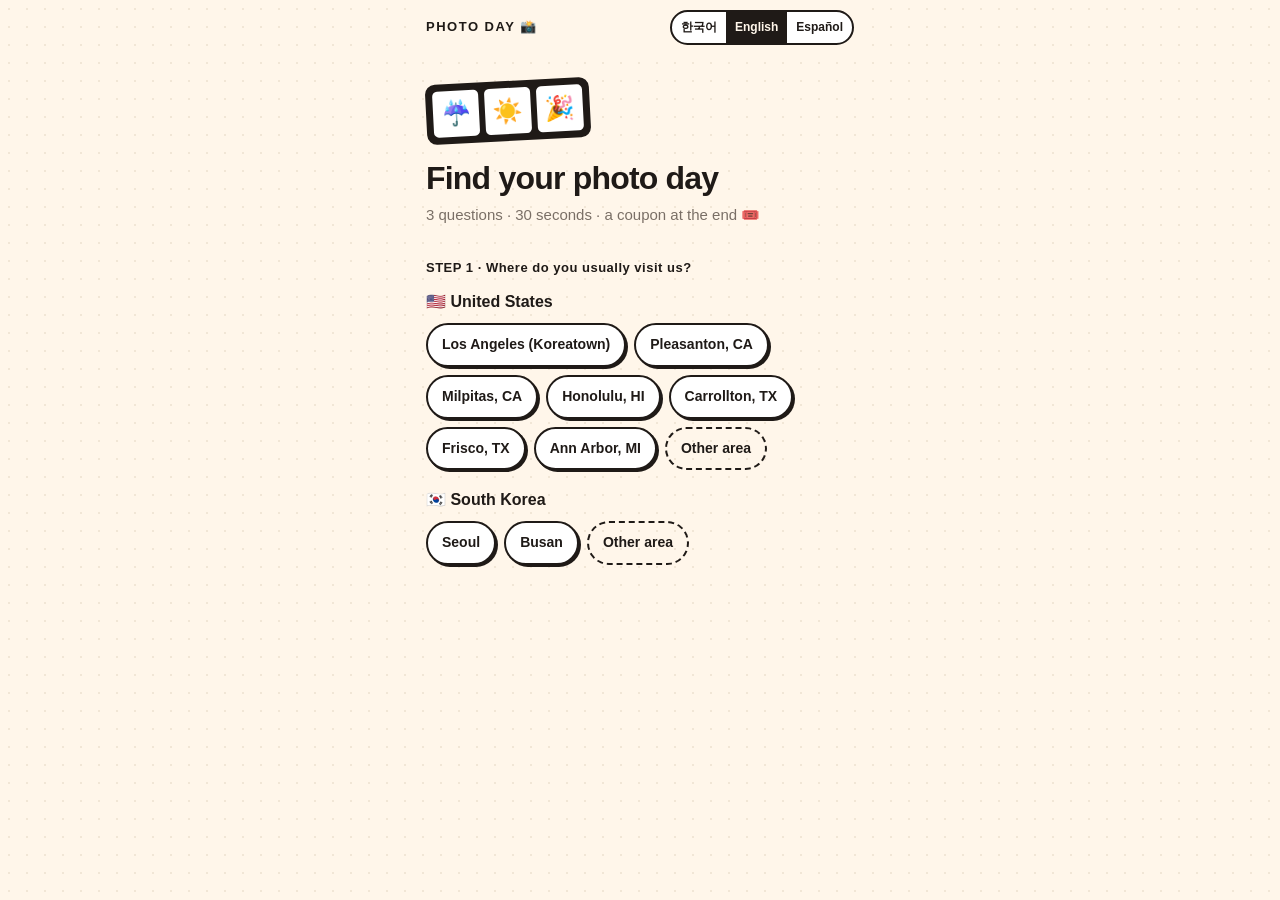
==== photoday/index.html @ 382b44bc "기존 11주제 첫 화면을 되살리고 PHOTO DAY는 photoday/ 로 옮겨 열두 번째 카드로 연결 Co-Authored-By: Claude Opus 5.5 <noreply@a" ====
<!doctype html>
<html lang="ko">
<head>
<meta charset="utf-8">
<meta name="viewport" content="width=device-width, initial-scale=1, viewport-fit=cover">
<title>PHOTO DAY — 내 사진 찍는 날 찾기</title>
<meta name="description" content="공개 날씨·공휴일 데이터로 만든 3문항 퀴즈. 풀고 나면 사진 찍으러 올 달을 고르고 쿠폰을 받습니다.">
<meta name="theme-color" content="#fff6ea">
<link rel="stylesheet" href="style.css">
</head>
<body>

<header class="topbar">
  <span class="mark">PHOTO DAY <i>📸</i></span>
  <nav id="lang" class="lang" aria-label="Language"></nav>
</header>

<main id="app">

  <!-- 1. 지역 고르기 ──────────────────────────── -->
  <section id="view-home" class="view">
    <p id="shared-banner" class="banner" hidden></p>
    <div class="hero">
      <div class="strip" aria-hidden="true"><span>☔</span><span>☀️</span><span>🎉</span></div>
      <h1 data-t="heroTitle"></h1>
      <p class="lead" data-t="heroLead"></p>
    </div>
    <p class="step" data-t="step1"></p>
    <div id="regions"></div>
  </section>

  <!-- 2. 테마 고르기 ──────────────────────────── -->
  <section id="view-themes" class="view" hidden>
    <button id="btn-region" class="linkish"></button>
    <p class="step" data-t="step2"></p>
    <div id="themes" class="grid"></div>
    <p id="other-note" class="fineprint" data-t="otherNote" hidden></p>
  </section>

  <!-- 3. 문항 ─────────────────────────────────── -->
  <section id="view-quiz" class="view" hidden>
    <button id="btn-back" class="linkish" data-t="backThemes"></button>
    <div id="film" class="film" aria-hidden="true"></div>
    <p id="q-count" class="muted small"></p>
    <h2 id="q-text"></h2>
    <div id="q-options" class="choices"></div>
    <div id="reveal" class="reveal" aria-live="polite" hidden></div>
    <button id="btn-next" class="primary" hidden></button>
  </section>

  <!-- 4. 결과 + 달 고르기 ─────────────────────── -->
  <section id="view-result" class="view" hidden>
    <div class="polaroid">
      <div class="photo"><span id="persona-emoji"></span></div>
      <p id="persona" class="persona"></p>
      <p id="score" class="muted small"></p>
    </div>

    <p class="step" data-t="step3"></p>
    <p class="muted small" data-t="step3Lead"></p>
    <div id="months" class="months"></div>

    <label id="day-wrap" class="day" hidden>
      <span data-t="dayLabel"></span>
      <input type="date" id="day">
    </label>
    <button id="btn-coupon" class="primary" data-t="getCoupon" disabled></button>
    <button id="btn-more" class="ghost" data-t="moreThemes"></button>

    <div class="caveat"><b data-t="limits"></b><br><span id="caveat"></span></div>
    <p id="source" class="fineprint"></p>
  </section>

  <!-- 5. 쿠폰 ─────────────────────────────────── -->
  <section id="view-coupon" class="view" hidden>
    <div class="ticket">
      <span class="sample">SAMPLE</span>
      <p class="t-small" data-t="couponFor"></p>
      <p id="c-off" class="t-big"></p>
      <p id="c-when" class="t-when"></p>
      <p class="t-small" data-t="stackable"></p>
      <div class="cut" aria-hidden="true"></div>
      <p class="t-small" data-t="showCode"></p>
      <p id="c-code" class="t-code"></p>
    </div>
    <div class="actions">
      <button id="btn-cal" class="primary" data-t="addCal"></button>
      <button id="btn-share" class="ghost" data-t="share"></button>
      <button id="btn-again" class="ghost" data-t="moreThemes"></button>
    </div>
    <p class="fineprint" data-t="sampleNote"></p>
  </section>

</main>

<div id="flash" class="flash" aria-hidden="true"></div>
<script src="app.js"></script>
</body>
</html>
---- photoday/style.css ----
/* PHOTO DAY — 폰 세로 화면 기준. 큰 화면에서는 가운데 한 칸으로만 넓어집니다.
   색과 간격은 여기서만 정합니다. */

:root {
  --bg: #fff6ea;
  --paper: #ffffff;
  --ink: #1f1a17;
  --muted: #7a6f66;
  --line: #1f1a17;
  --soft: #f1e6d6;
  --pink: #ff4f8b;
  --sky: #4f7cff;
  --sun: #ffcf3f;
  --mint: #2fc28a;
  --miss: #ff5a5a;
  --radius: 18px;
  --shadow: 4px 4px 0 var(--line);
}

* { box-sizing: border-box; -webkit-tap-highlight-color: transparent; }

/* hidden 속성이 display 규칙에 지지 않게 한다 */
[hidden] { display: none !important; }

html, body {
  margin: 0;
  background: var(--bg);
  color: var(--ink);
  font-family: -apple-system, BlinkMacSystemFont, "Apple SD Gothic Neo",
               Pretendard, "Malgun Gothic", "Segoe UI", sans-serif;
  font-size: 16px;
  line-height: 1.55;
  min-height: 100dvh;
}
body {
  background-image: radial-gradient(var(--soft) 1.2px, transparent 1.2px);
  background-size: 18px 18px;
}

#app {
  max-width: 460px;
  margin: 0 auto;
  padding: 8px 16px calc(40px + env(safe-area-inset-bottom));
}

.view { animation: in .3s ease; }
@keyframes in { from { opacity: 0; transform: translateY(8px) } to { opacity: 1 } }

h1 { font-size: 32px; line-height: 1.2; margin: 18px 0 6px; letter-spacing: -.8px; }
h2 { font-size: 22px; line-height: 1.38; margin: 8px 0 20px; letter-spacing: -.4px; }
.muted { color: var(--muted); }
.small { font-size: 13px; }
.lead { font-size: 15px; color: var(--muted); margin: 0; }
.fineprint { font-size: 12px; color: var(--muted); text-align: center; margin-top: 14px; }
.fineprint a { color: inherit; }
.step {
  font-size: 13px; font-weight: 800; letter-spacing: .5px;
  margin: 28px 0 12px;
}

/* 위쪽 막대 — 브랜드 표시 · 언어 */
.topbar {
  position: sticky; top: 0; z-index: 5;
  display: flex; align-items: center; justify-content: space-between; gap: 8px;
  max-width: 460px; margin: 0 auto;
  padding: calc(10px + env(safe-area-inset-top)) 16px 10px;
  background: color-mix(in srgb, var(--bg) 88%, transparent);
  backdrop-filter: blur(8px);
}
.mark { font-weight: 900; letter-spacing: 1.5px; font-size: 13px; white-space: nowrap; }
.mark i { font-style: normal; }
.lang {
  display: flex; border: 2px solid var(--line); border-radius: 999px;
  overflow: hidden; background: var(--paper);
}
.lang button {
  font: inherit; font-size: 12px; font-weight: 700; border: 0; background: none;
  padding: 6px 9px; cursor: pointer; color: var(--ink);
}
.lang button[aria-pressed="true"] { background: var(--ink); color: var(--bg); }

/* 첫 화면 — 필름 세 칸이 차례로 찰칵 */
.hero { padding: 18px 0 4px; }
.strip {
  display: inline-flex; gap: 6px; padding: 7px; background: var(--ink);
  border-radius: 10px; transform: rotate(-3deg);
}
.strip span {
  width: 46px; height: 46px; display: grid; place-items: center; font-size: 24px;
  background: var(--paper); border-radius: 5px;
  animation: snap 3.6s infinite;
}
.strip span:nth-child(2) { animation-delay: 1.2s; }
.strip span:nth-child(3) { animation-delay: 2.4s; }
@keyframes snap {
  0%, 8% { background: #fff; transform: scale(1.12); }
  14%, 100% { background: var(--paper); transform: scale(1); }
}
.banner {
  background: var(--sun); border: 2px solid var(--line); border-radius: var(--radius);
  padding: 12px 14px; font-size: 14px; font-weight: 600; margin: 8px 0 0;
  box-shadow: var(--shadow);
}

/* 지역 */
.country { margin-bottom: 18px; }
.cname { font-weight: 800; margin: 0 0 8px; }
.chips { display: flex; flex-wrap: wrap; gap: 8px; }
.chip {
  font: inherit; font-size: 14px; font-weight: 700; cursor: pointer;
  background: var(--paper); color: var(--ink);
  border: 2px solid var(--line); border-radius: 999px; padding: 9px 14px;
  box-shadow: 2px 2px 0 var(--line);
  transition: transform .08s ease, box-shadow .08s ease, background .15s;
}
.chip:hover { background: var(--sun); }
.chip:active { transform: translate(2px, 2px); box-shadow: 0 0 0 var(--line); }
.chip.other { background: transparent; border-style: dashed; box-shadow: none; }

/* 버튼 */
button { font: inherit; }
.primary, .ghost {
  font-weight: 800; border-radius: 14px; width: 100%; padding: 16px; cursor: pointer;
  border: 2px solid var(--line);
}
.primary {
  background: var(--pink); color: #fff; box-shadow: var(--shadow); margin-top: 18px;
  transition: transform .08s ease, box-shadow .08s ease;
}
.primary:active { transform: translate(3px, 3px); box-shadow: 1px 1px 0 var(--line); }
.primary:disabled { background: var(--soft); color: var(--muted); box-shadow: none; cursor: default; }
.ghost { background: var(--paper); color: var(--ink); margin-top: 10px; }
.actions { display: grid; gap: 0; margin-top: 22px; }
.linkish {
  background: none; border: 0; padding: 4px 0; color: var(--muted);
  font-weight: 700; font-size: 14px; cursor: pointer;
}

/* 테마 카드 */
.grid { display: grid; grid-template-columns: 1fr 1fr; gap: 12px; }
.tcard {
  position: relative; text-align: left; cursor: pointer;
  border: 2px solid var(--line); border-radius: var(--radius);
  padding: 14px 12px 14px; min-height: 150px; color: var(--ink);
  display: flex; flex-direction: column; gap: 4px;
  box-shadow: var(--shadow);
  animation: pop .35s backwards cubic-bezier(.2, .9, .3, 1.3);
  transition: transform .1s ease;
}
.tcard:active { transform: translate(3px, 3px); box-shadow: 1px 1px 0 var(--line); }
@keyframes pop { from { opacity: 0; transform: scale(.9) rotate(-2deg); } }
.th-rainy   { background: #cfe0ff; }
.th-sunny   { background: #ffe9a6; }
.th-holiday { background: #ffd0e0; }
.th-golden  { background: #ffd9b8; }
.th-cozy    { background: #dcd3ff; }
.th-special { background: #c8f0dc; }
.tcard.locked { background: var(--soft); color: var(--muted); box-shadow: none; border-style: dashed; cursor: default; }
.tcard.locked .temoji { filter: grayscale(1); opacity: .5; }
.tnum { font-size: 11px; font-weight: 800; letter-spacing: 1px; opacity: .6; }
.temoji { font-size: 30px; line-height: 1.2; }
.ttitle { font-weight: 900; font-size: 15px; letter-spacing: .3px; }
.tblurb { font-size: 12.5px; line-height: 1.4; opacity: .8; }

/* 문항 — 필름 세 칸 진행 표시 */
.film {
  display: flex; gap: 6px; background: var(--ink); padding: 6px; border-radius: 10px;
  width: max-content; margin: 14px 0 10px;
}
.film span {
  width: 40px; height: 30px; border-radius: 4px; display: grid; place-items: center;
  font-size: 13px; font-weight: 800; background: #3a332e; color: #a59a90;
  transition: background .25s ease;
}
.film .now { background: var(--paper); color: var(--ink); }
.film .hit { background: var(--mint); color: #fff; }
.film .miss { background: var(--miss); color: #fff; }

.choices { display: grid; gap: 10px; }
.choice {
  background: var(--paper); border: 2px solid var(--line); color: var(--ink);
  border-radius: 14px; padding: 15px 16px; text-align: left; font-weight: 700; font-size: 17px;
  box-shadow: 3px 3px 0 var(--line); cursor: pointer;
  transition: transform .08s ease, box-shadow .08s ease, background .2s;
}
.choice:active:not(:disabled) { transform: translate(3px, 3px); box-shadow: 0 0 0 var(--line); }
.choice:disabled { cursor: default; opacity: .55; }
.choice.real { background: var(--mint); color: #fff; opacity: 1; animation: bump .4s ease; }
.choice.wrong { background: var(--miss); color: #fff; opacity: 1; animation: shake .35s ease; }
@keyframes bump { 50% { transform: scale(1.04); } }
@keyframes shake { 25% { transform: translateX(-6px); } 75% { transform: translateX(6px); } }

.reveal {
  margin-top: 16px; background: var(--paper); border: 2px solid var(--line);
  border-radius: var(--radius); padding: 14px 16px; animation: in .3s ease;
}
.verdict { font-weight: 900; font-size: 18px; margin: 0 0 4px; }
.verdict.hit { color: var(--mint); }
.verdict.miss { color: var(--miss); }
.verdict span { color: var(--ink); font-size: 14px; font-weight: 700; }
.why { margin: 0; font-size: 15px; }
details { margin-top: 8px; }
summary { font-size: 13px; color: var(--muted); cursor: pointer; }
.basis { font-size: 12.5px; color: var(--muted); margin: 6px 0 0; line-height: 1.5; }

/* 결과 — 폴라로이드가 서서히 현상된다 */
.polaroid {
  background: var(--paper); border: 2px solid var(--line); border-radius: 6px;
  padding: 12px 12px 16px; margin: 18px auto 0; width: 230px; text-align: center;
  box-shadow: var(--shadow); transform: rotate(-2deg);
}
.photo {
  height: 150px; border-radius: 3px; display: grid; place-items: center;
  background: linear-gradient(135deg, #ffd0e0, #cfe0ff 60%, #ffe9a6);
  font-size: 64px;
}
.polaroid.develop .photo { animation: develop 1.6s ease; }
@keyframes develop {
  0% { filter: brightness(.25) blur(6px) saturate(0); }
  100% { filter: none; }
}
.persona { font-weight: 900; font-size: 19px; margin: 12px 0 0; }
.polaroid .small { margin: 0; }

/* 달 고르기 */
.months { display: grid; grid-template-columns: 1fr 1fr; gap: 10px; }
.month {
  text-align: left; cursor: pointer; background: var(--paper); color: var(--ink);
  border: 2px solid var(--line); border-radius: 14px; padding: 11px 12px;
  display: flex; flex-direction: column; gap: 2px;
  box-shadow: 2px 2px 0 var(--line);
  transition: transform .08s ease, background .15s;
}
.month.on { background: var(--sun); transform: translate(-1px, -1px); box-shadow: var(--shadow); }
.mname { font-weight: 900; font-size: 15px; }
.mtags { display: flex; flex-wrap: wrap; gap: 4px; min-height: 4px; }
.tag {
  font-style: normal; font-size: 10.5px; font-weight: 800; border-radius: 99px;
  padding: 1px 7px; border: 1.5px solid var(--line);
}
.tag.rain { background: #cfe0ff; }
.tag.hol { background: #ffd0e0; }
.mstat { font-size: 12px; color: var(--muted); }

.day {
  display: flex; align-items: center; justify-content: space-between; gap: 10px;
  margin-top: 14px; font-size: 14px; font-weight: 700;
  background: var(--paper); border: 2px dashed var(--line); border-radius: 14px; padding: 10px 12px;
}
.day input { font: inherit; border: 0; background: var(--soft); border-radius: 8px; padding: 6px 8px; }

.caveat {
  font-size: 12.5px; color: var(--muted); margin-top: 24px; line-height: 1.55;
  border-top: 2px dashed var(--soft); padding-top: 14px;
}
.caveat b { color: var(--ink); }

/* 쿠폰 — 티켓이 아래에서 올라온다 */
.ticket {
  position: relative; overflow: hidden; margin-top: 22px;
  background: var(--pink); color: #fff; text-align: center;
  border: 2px solid var(--line); border-radius: 20px; padding: 26px 18px 22px;
  box-shadow: var(--shadow);
  animation: rise .6s cubic-bezier(.2, .9, .3, 1.2);
}
@keyframes rise { from { opacity: 0; transform: translateY(40px) rotate(3deg); } }
.sample {
  position: absolute; top: 16px; right: -34px; transform: rotate(35deg);
  background: var(--sun); color: var(--ink); font-size: 11px; font-weight: 900;
  letter-spacing: 2px; padding: 3px 38px; border-block: 2px solid var(--line);
}
.t-small { margin: 0; font-size: 13px; font-weight: 700; opacity: .92; }
.t-big { margin: 6px 0 2px; font-size: 44px; font-weight: 900; letter-spacing: -1px; line-height: 1.1; }
.t-when { margin: 0 0 6px; font-size: 18px; font-weight: 800; }
.cut {
  margin: 18px -18px 14px; border-top: 3px dashed rgba(255, 255, 255, .7); position: relative;
}
.cut::before, .cut::after {
  content: ""; position: absolute; top: -13px; width: 22px; height: 22px;
  background: var(--bg); border: 2px solid var(--line); border-radius: 50%;
}
.cut::before { left: -12px; }
.cut::after { right: -12px; }
.t-code {
  margin: 6px auto 0; font-family: ui-monospace, Menlo, monospace; font-size: 22px; font-weight: 800;
  letter-spacing: 2px; background: #fff; color: var(--ink); border-radius: 10px;
  padding: 8px 12px; width: max-content; max-width: 100%;
}

/* 찰칵 — 답을 고를 때 화면이 한 번 하얗게 */
.flash {
  position: fixed; inset: 0; background: #fff; pointer-events: none; opacity: 0; z-index: 10;
}
.flash.on { animation: flash .45s ease-out; }
@keyframes flash { 0% { opacity: .85; } 100% { opacity: 0; } }

@media (prefers-reduced-motion: reduce) {
  *, *::before, *::after { animation: none !important; transition: none !important; }
}
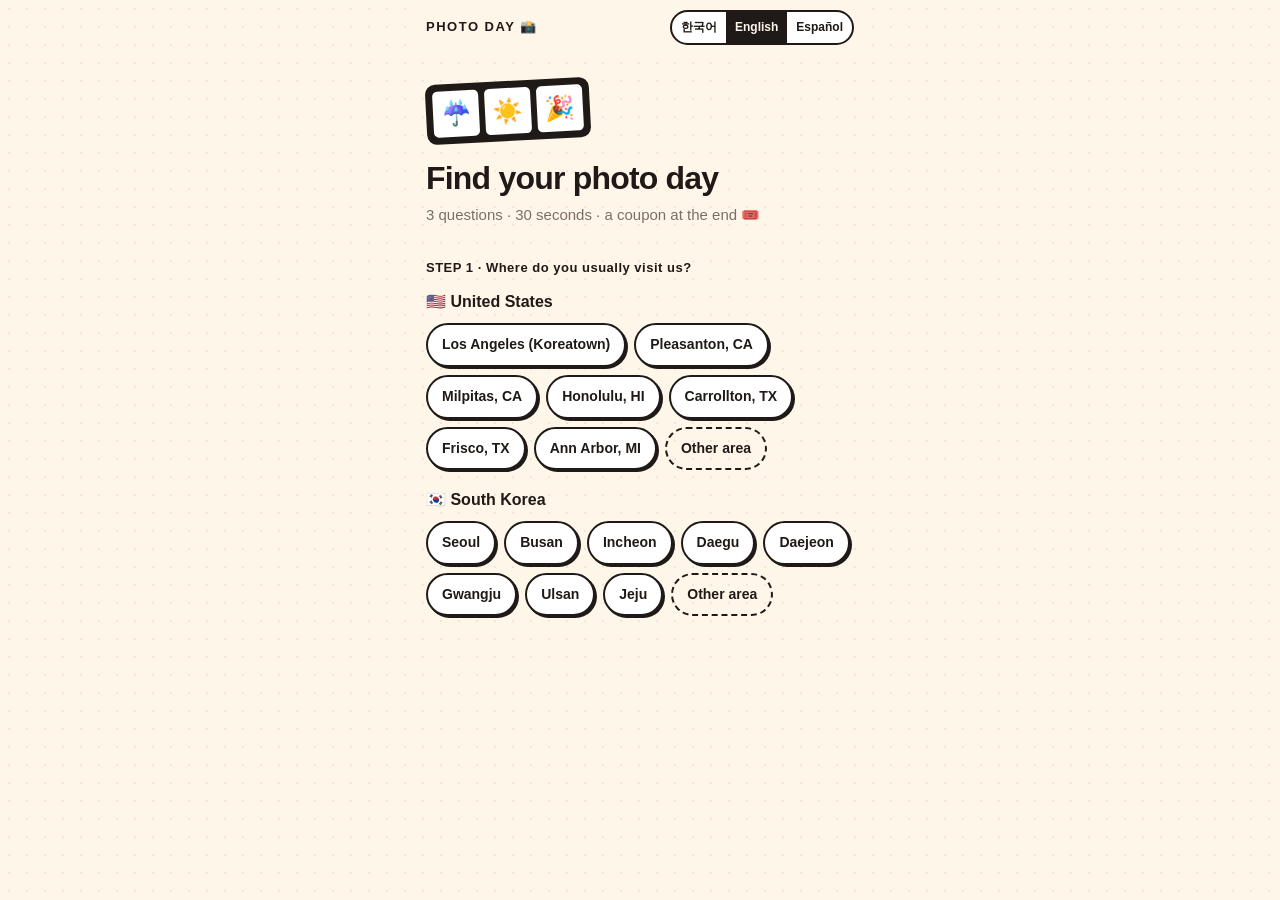
==== commit 3607614f: "PHOTO DAY: 한국 주요 도시 8곳 추가, 쿠폰 화면에 Google 캘린더 추가 버튼 Co-Authored-By: Claude Opus 5.5 <noreply@anthropi" ====
--- a/photoday/index.html
+++ b/photoday/index.html
@@ -84,7 +84,8 @@
       <p id="c-code" class="t-code"></p>
     </div>
     <div class="actions">
-      <button id="btn-cal" class="primary" data-t="addCal"></button>
+      <button id="btn-gcal" class="primary" data-t="gcal"></button>
+      <button id="btn-cal" class="ghost" data-t="addCal"></button>
       <button id="btn-share" class="ghost" data-t="share"></button>
       <button id="btn-again" class="ghost" data-t="moreThemes"></button>
     </div>
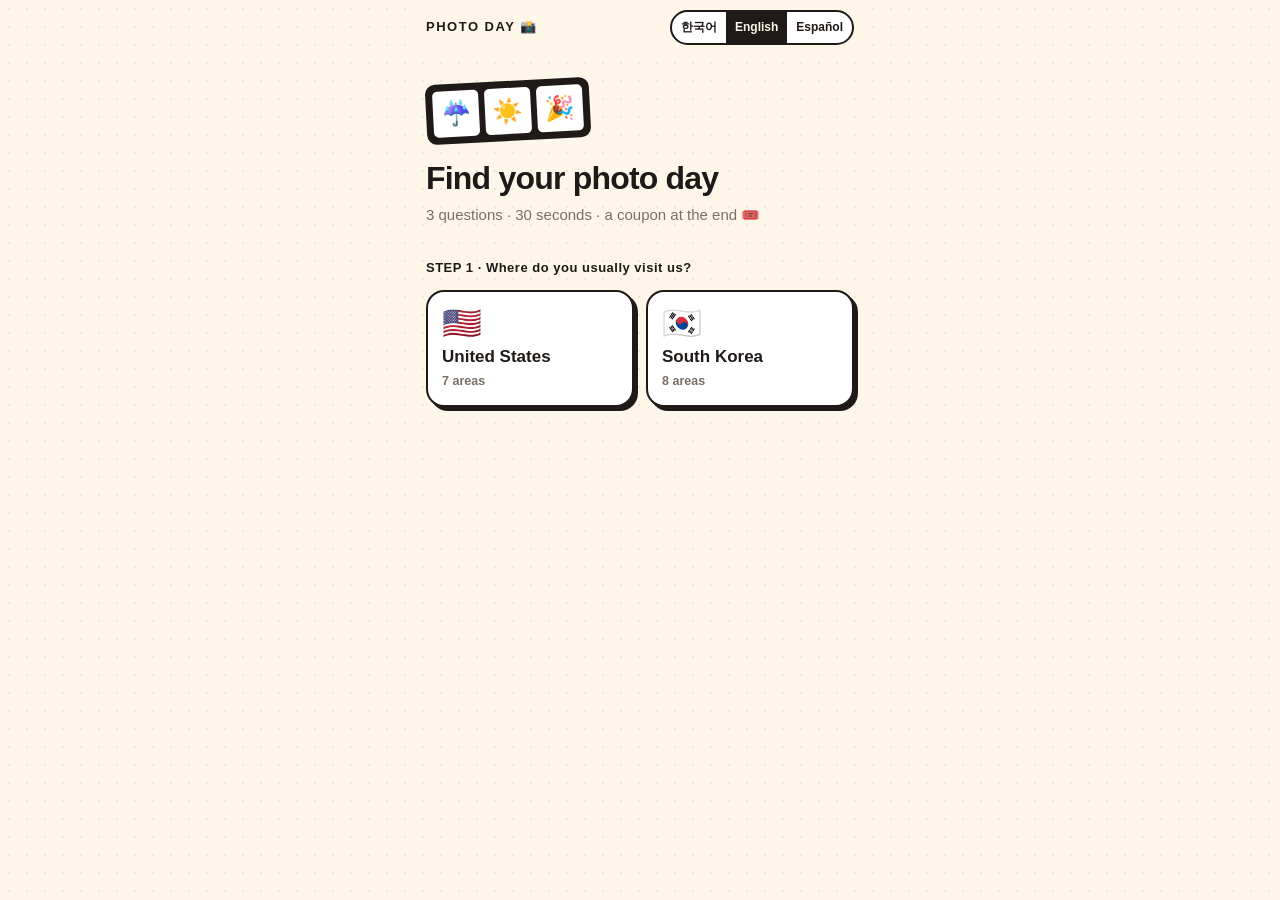
==== commit 5dc539e7: "첫 화면을 PHOTO DAY로 되돌리고(교안 주제는 숨김), 지역 고르기를 나라 먼저로 바꿈 Co-Authored-By: Claude Opus 5.5 <noreply@anthrop" ====
--- a/photoday/index.html
+++ b/photoday/index.html
@@ -2,99 +2,11 @@
 <html lang="ko">
 <head>
 <meta charset="utf-8">
-<meta name="viewport" content="width=device-width, initial-scale=1, viewport-fit=cover">
-<title>PHOTO DAY — 내 사진 찍는 날 찾기</title>
-<meta name="description" content="공개 날씨·공휴일 데이터로 만든 3문항 퀴즈. 풀고 나면 사진 찍으러 올 달을 고르고 쿠폰을 받습니다.">
-<meta name="theme-color" content="#fff6ea">
-<link rel="stylesheet" href="style.css">
+<meta name="viewport" content="width=device-width, initial-scale=1">
+<title>PHOTO DAY</title>
+<!-- 예전 주소(/photoday/)로 공유된 링크를 첫 화면으로 보낸다. 고른 언어·지역은 그대로 넘긴다 -->
+<script>location.replace("../" + location.search);</script>
+<meta http-equiv="refresh" content="0; url=../">
 </head>
-<body>
-
-<header class="topbar">
-  <span class="mark">PHOTO DAY <i>📸</i></span>
-  <nav id="lang" class="lang" aria-label="Language"></nav>
-</header>
-
-<main id="app">
-
-  <!-- 1. 지역 고르기 ──────────────────────────── -->
-  <section id="view-home" class="view">
-    <p id="shared-banner" class="banner" hidden></p>
-    <div class="hero">
-      <div class="strip" aria-hidden="true"><span>☔</span><span>☀️</span><span>🎉</span></div>
-      <h1 data-t="heroTitle"></h1>
-      <p class="lead" data-t="heroLead"></p>
-    </div>
-    <p class="step" data-t="step1"></p>
-    <div id="regions"></div>
-  </section>
-
-  <!-- 2. 테마 고르기 ──────────────────────────── -->
-  <section id="view-themes" class="view" hidden>
-    <button id="btn-region" class="linkish"></button>
-    <p class="step" data-t="step2"></p>
-    <div id="themes" class="grid"></div>
-    <p id="other-note" class="fineprint" data-t="otherNote" hidden></p>
-  </section>
-
-  <!-- 3. 문항 ─────────────────────────────────── -->
-  <section id="view-quiz" class="view" hidden>
-    <button id="btn-back" class="linkish" data-t="backThemes"></button>
-    <div id="film" class="film" aria-hidden="true"></div>
-    <p id="q-count" class="muted small"></p>
-    <h2 id="q-text"></h2>
-    <div id="q-options" class="choices"></div>
-    <div id="reveal" class="reveal" aria-live="polite" hidden></div>
-    <button id="btn-next" class="primary" hidden></button>
-  </section>
-
-  <!-- 4. 결과 + 달 고르기 ─────────────────────── -->
-  <section id="view-result" class="view" hidden>
-    <div class="polaroid">
-      <div class="photo"><span id="persona-emoji"></span></div>
-      <p id="persona" class="persona"></p>
-      <p id="score" class="muted small"></p>
-    </div>
-
-    <p class="step" data-t="step3"></p>
-    <p class="muted small" data-t="step3Lead"></p>
-    <div id="months" class="months"></div>
-
-    <label id="day-wrap" class="day" hidden>
-      <span data-t="dayLabel"></span>
-      <input type="date" id="day">
-    </label>
-    <button id="btn-coupon" class="primary" data-t="getCoupon" disabled></button>
-    <button id="btn-more" class="ghost" data-t="moreThemes"></button>
-
-    <div class="caveat"><b data-t="limits"></b><br><span id="caveat"></span></div>
-    <p id="source" class="fineprint"></p>
-  </section>
-
-  <!-- 5. 쿠폰 ─────────────────────────────────── -->
-  <section id="view-coupon" class="view" hidden>
-    <div class="ticket">
-      <span class="sample">SAMPLE</span>
-      <p class="t-small" data-t="couponFor"></p>
-      <p id="c-off" class="t-big"></p>
-      <p id="c-when" class="t-when"></p>
-      <p class="t-small" data-t="stackable"></p>
-      <div class="cut" aria-hidden="true"></div>
-      <p class="t-small" data-t="showCode"></p>
-      <p id="c-code" class="t-code"></p>
-    </div>
-    <div class="actions">
-      <button id="btn-gcal" class="primary" data-t="gcal"></button>
-      <button id="btn-cal" class="ghost" data-t="addCal"></button>
-      <button id="btn-share" class="ghost" data-t="share"></button>
-      <button id="btn-again" class="ghost" data-t="moreThemes"></button>
-    </div>
-    <p class="fineprint" data-t="sampleNote"></p>
-  </section>
-
-</main>
-
-<div id="flash" class="flash" aria-hidden="true"></div>
-<script src="app.js"></script>
-</body>
+<body><a href="../">PHOTO DAY</a></body>
 </html>
